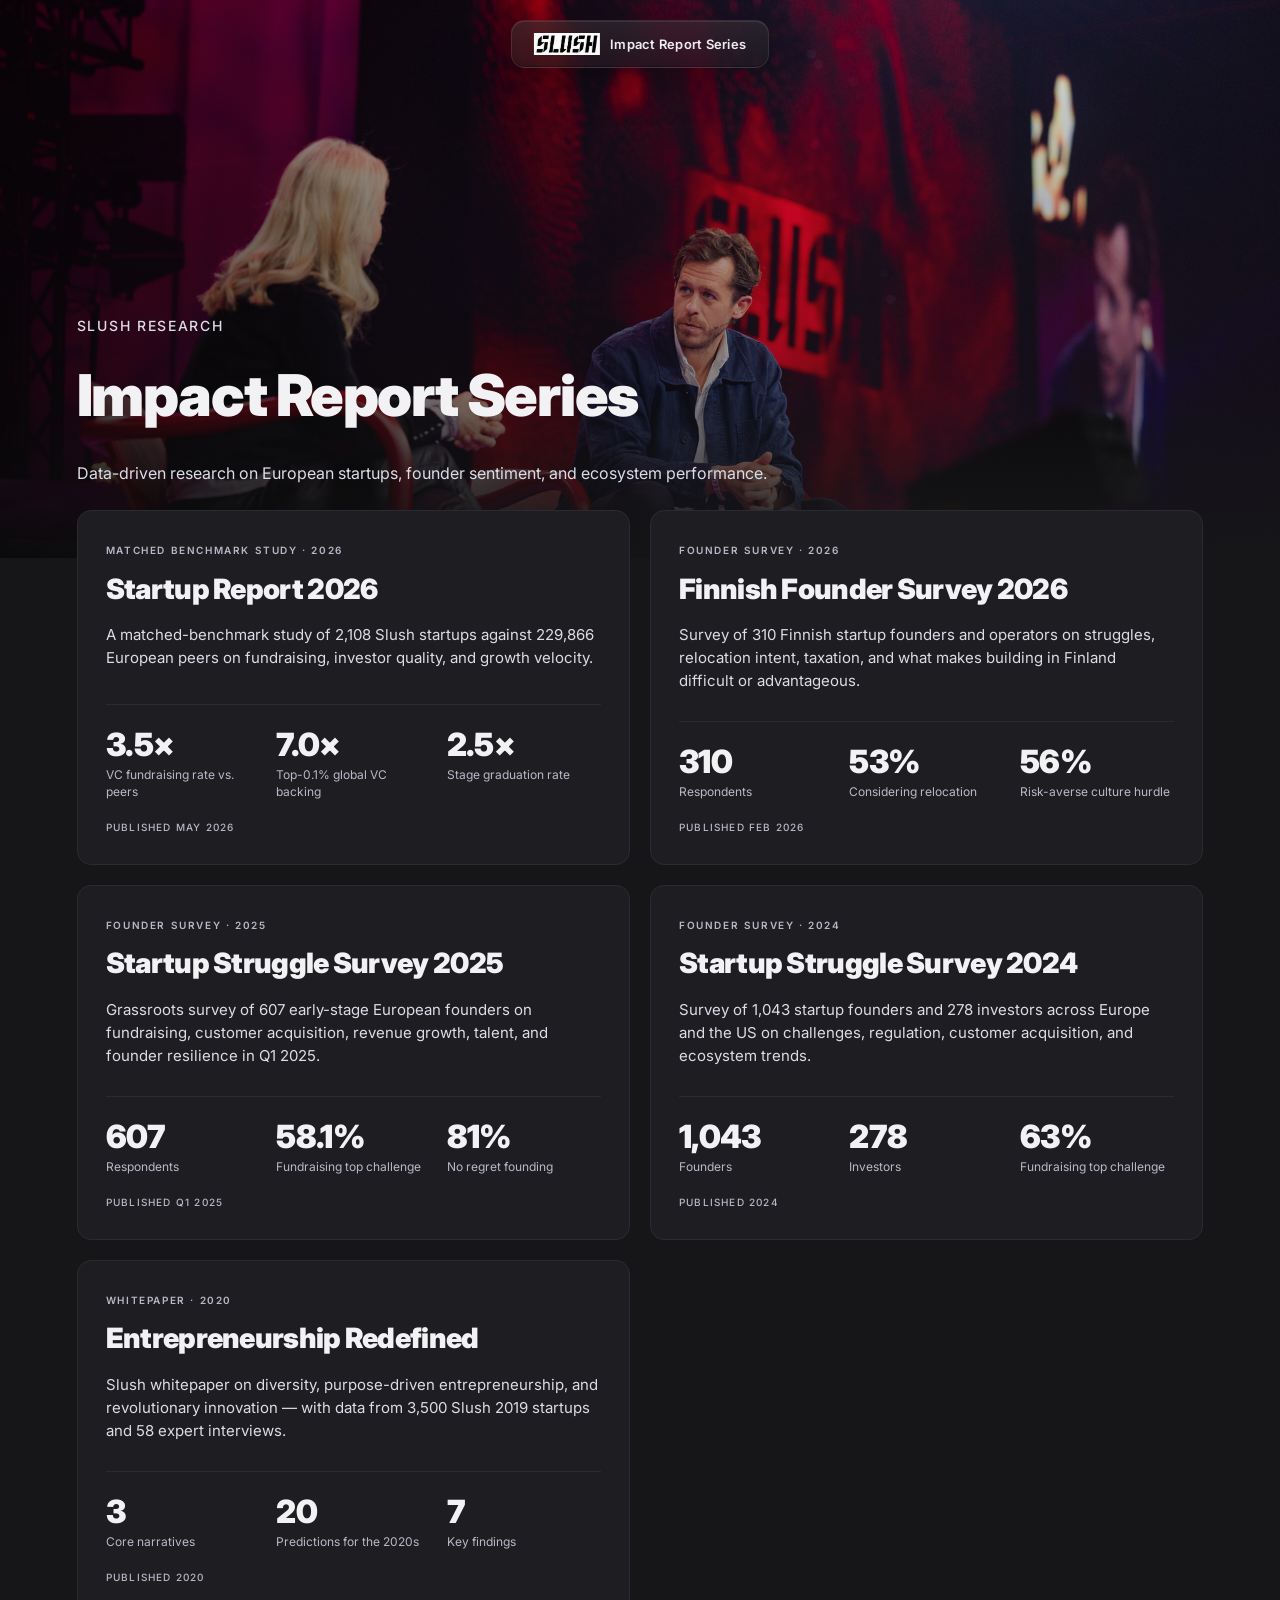
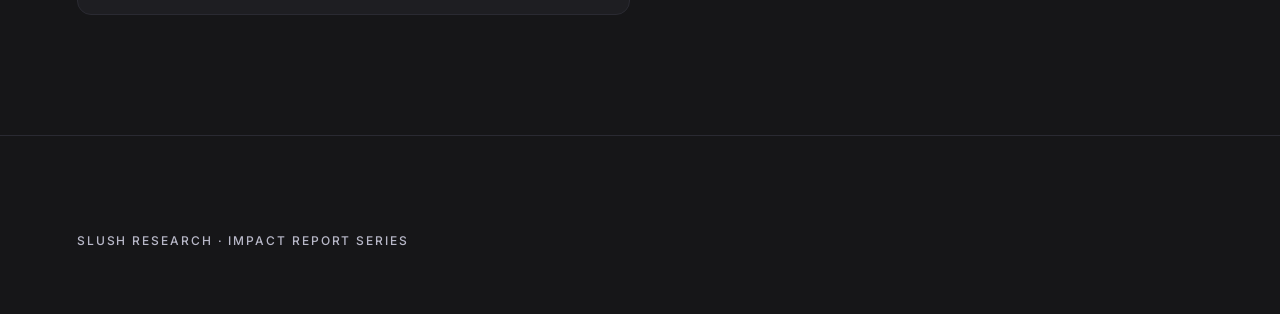
==== index.html @ e493883c "fix: update images" ====
<!DOCTYPE html>
<html lang="en">
<head>
  <meta charset="UTF-8">
  <meta name="viewport" content="width=device-width, initial-scale=1.0">
  <title>Slush Impact Report Series</title>
  <meta name="description" content="Slush Impact Report Series — research on European startups, founder surveys, and ecosystem benchmarks.">
  <link rel="apple-touch-icon" href="assets/slush-s-icon.jpeg" />
  <meta name="theme-color" content="#000000" />
  <link rel="icon" type="image/jpeg" href="assets/logo.jpeg" />
  <link rel="shortcut icon" type="image/jpeg" href="assets/logo.jpeg" />

  <link rel="preconnect" href="https://fonts.googleapis.com">
  <link rel="preconnect" href="https://fonts.gstatic.com" crossorigin>
  <link href="https://fonts.googleapis.com/css2?family=Inter:wght@400;500;700;900&display=swap" rel="stylesheet">

  <link rel="stylesheet" href="design-system/slush.css">
</head>

<body>

  <nav class="topnav" aria-label="Site navigation">
    <a class="topnav-brand" href="/" aria-label="Slush — Impact Report Series">
      <img class="topnav-logo" src="assets/slush-logo.png" alt="Slush">
      <span>Impact Report Series</span>
    </a>
  </nav>

  <section class="hero hero--compact" id="top" aria-labelledby="hero-title">
    <div class="hero-image hero-image--landing" role="img" aria-label="Slush hero visual"></div>
    <div class="hero-overlay"></div>
    <div class="hero-content">
      <div class="eyebrow">Slush Research</div>
      <h1 id="hero-title">Impact Report Series</h1>
      <div class="hero-meta">
        Data-driven research on European startups, founder sentiment, and ecosystem performance.
      </div>
    </div>
  </section>

  <section class="dashboard-section" aria-labelledby="reports-title">
    <div class="dashboard-inner">
      <h2 id="reports-title" class="visually-hidden">All reports</h2>
      <div class="report-grid">

        <a class="report-card" href="startup-report-2026.html">
          <div class="report-card-eyebrow">Matched benchmark study · 2026</div>
          <h3 class="report-card-title">Startup Report 2026</h3>
          <p class="report-card-desc">
            A matched-benchmark study of 2,108 Slush startups against 229,866 European peers on fundraising, investor quality, and growth velocity.
          </p>
          <div class="report-card-stats">
            <div>
              <div class="report-card-stat-num">3.5×</div>
              <div class="report-card-stat-label">VC fundraising rate vs. peers</div>
            </div>
            <div>
              <div class="report-card-stat-num">7.0×</div>
              <div class="report-card-stat-label">Top-0.1% global VC backing</div>
            </div>
            <div>
              <div class="report-card-stat-num">2.5×</div>
              <div class="report-card-stat-label">Stage graduation rate</div>
            </div>
          </div>
          <div class="report-card-meta">Published May 2026</div>
        </a>
        <a class="report-card" href="finnish-founder-survey-2026.html">
          <div class="report-card-eyebrow">Founder survey · 2026</div>
          <h3 class="report-card-title">Finnish Founder Survey 2026</h3>
          <p class="report-card-desc">
            Survey of 310 Finnish startup founders and operators on struggles, relocation intent, taxation, and what makes building in Finland difficult or advantageous.
          </p>
          <div class="report-card-stats">
            <div>
              <div class="report-card-stat-num">310</div>
              <div class="report-card-stat-label">Respondents</div>
            </div>
            <div>
              <div class="report-card-stat-num">53%</div>
              <div class="report-card-stat-label">Considering relocation</div>
            </div>
            <div>
              <div class="report-card-stat-num">56%</div>
              <div class="report-card-stat-label">Risk-averse culture hurdle</div>
            </div>
          </div>
          <div class="report-card-meta">Published Feb 2026</div>
        </a>

        <a class="report-card" href="startup-struggle-survey-2025.html">
          <div class="report-card-eyebrow">Founder survey · 2025</div>
          <h3 class="report-card-title">Startup Struggle Survey 2025</h3>
          <p class="report-card-desc">
            Grassroots survey of 607 early-stage European founders on fundraising, customer acquisition, revenue growth, talent, and founder resilience in Q1 2025.
          </p>
          <div class="report-card-stats">
            <div>
              <div class="report-card-stat-num">607</div>
              <div class="report-card-stat-label">Respondents</div>
            </div>
            <div>
              <div class="report-card-stat-num">58.1%</div>
              <div class="report-card-stat-label">Fundraising top challenge</div>
            </div>
            <div>
              <div class="report-card-stat-num">81%</div>
              <div class="report-card-stat-label">No regret founding</div>
            </div>
          </div>
          <div class="report-card-meta">Published Q1 2025</div>
        </a>

        <a class="report-card" href="startup-struggle-survey-2024.html">
          <div class="report-card-eyebrow">Founder survey · 2024</div>
          <h3 class="report-card-title">Startup Struggle Survey 2024</h3>
          <p class="report-card-desc">
            Survey of 1,043 startup founders and 278 investors across Europe and the US on challenges, regulation, customer acquisition, and ecosystem trends.
          </p>
          <div class="report-card-stats">
            <div>
              <div class="report-card-stat-num">1,043</div>
              <div class="report-card-stat-label">Founders</div>
            </div>
            <div>
              <div class="report-card-stat-num">278</div>
              <div class="report-card-stat-label">Investors</div>
            </div>
            <div>
              <div class="report-card-stat-num">63%</div>
              <div class="report-card-stat-label">Fundraising top challenge</div>
            </div>
          </div>
          <div class="report-card-meta">Published 2024</div>
        </a>
        
        <a class="report-card" href="entrepreneurship-redefined-2020.html">
          <div class="report-card-eyebrow">Whitepaper · 2020</div>
          <h3 class="report-card-title">Entrepreneurship Redefined</h3>
          <p class="report-card-desc">
            Slush whitepaper on diversity, purpose-driven entrepreneurship, and revolutionary innovation — with data from 3,500 Slush 2019 startups and 58 expert interviews.
          </p>
          <div class="report-card-stats">
            <div>
              <div class="report-card-stat-num">3</div>
              <div class="report-card-stat-label">Core narratives</div>
            </div>
            <div>
              <div class="report-card-stat-num">20</div>
              <div class="report-card-stat-label">Predictions for the 2020s</div>
            </div>
            <div>
              <div class="report-card-stat-num">7</div>
              <div class="report-card-stat-label">Key findings</div>
            </div>
          </div>
          <div class="report-card-meta">Published 2020</div>
        </a>
      </div>
    </div>
  </section>

  <footer>
    Slush Research · Impact Report Series
  </footer>

</body>
</html>
---- design-system/slush.css ----
/**
 * Slush Impact Report — design system bundle
 *
 * Usage in HTML:
 *   <link rel="stylesheet" href="design-system/slush.css">
 *
 * For a new page with only tokens + base:
 *   @import url('./tokens.css');
 *   @import url('./base.css');
 */
@import url('./tokens.css');
@import url('./base.css');
@import url('./components/hero.css');
@import url('./components/navigation.css');
@import url('./components/chapter.css');
@import url('./components/content.css');
@import url('./components/panels.css');
@import url('./components/charts.css');
@import url('./components/tables.css');
@import url('./components/graduation.css');
@import url('./components/footer.css');
@import url('./components/report-cards.css');
@import url('./components/survey.css');
@import url('./components/whitepaper.css');
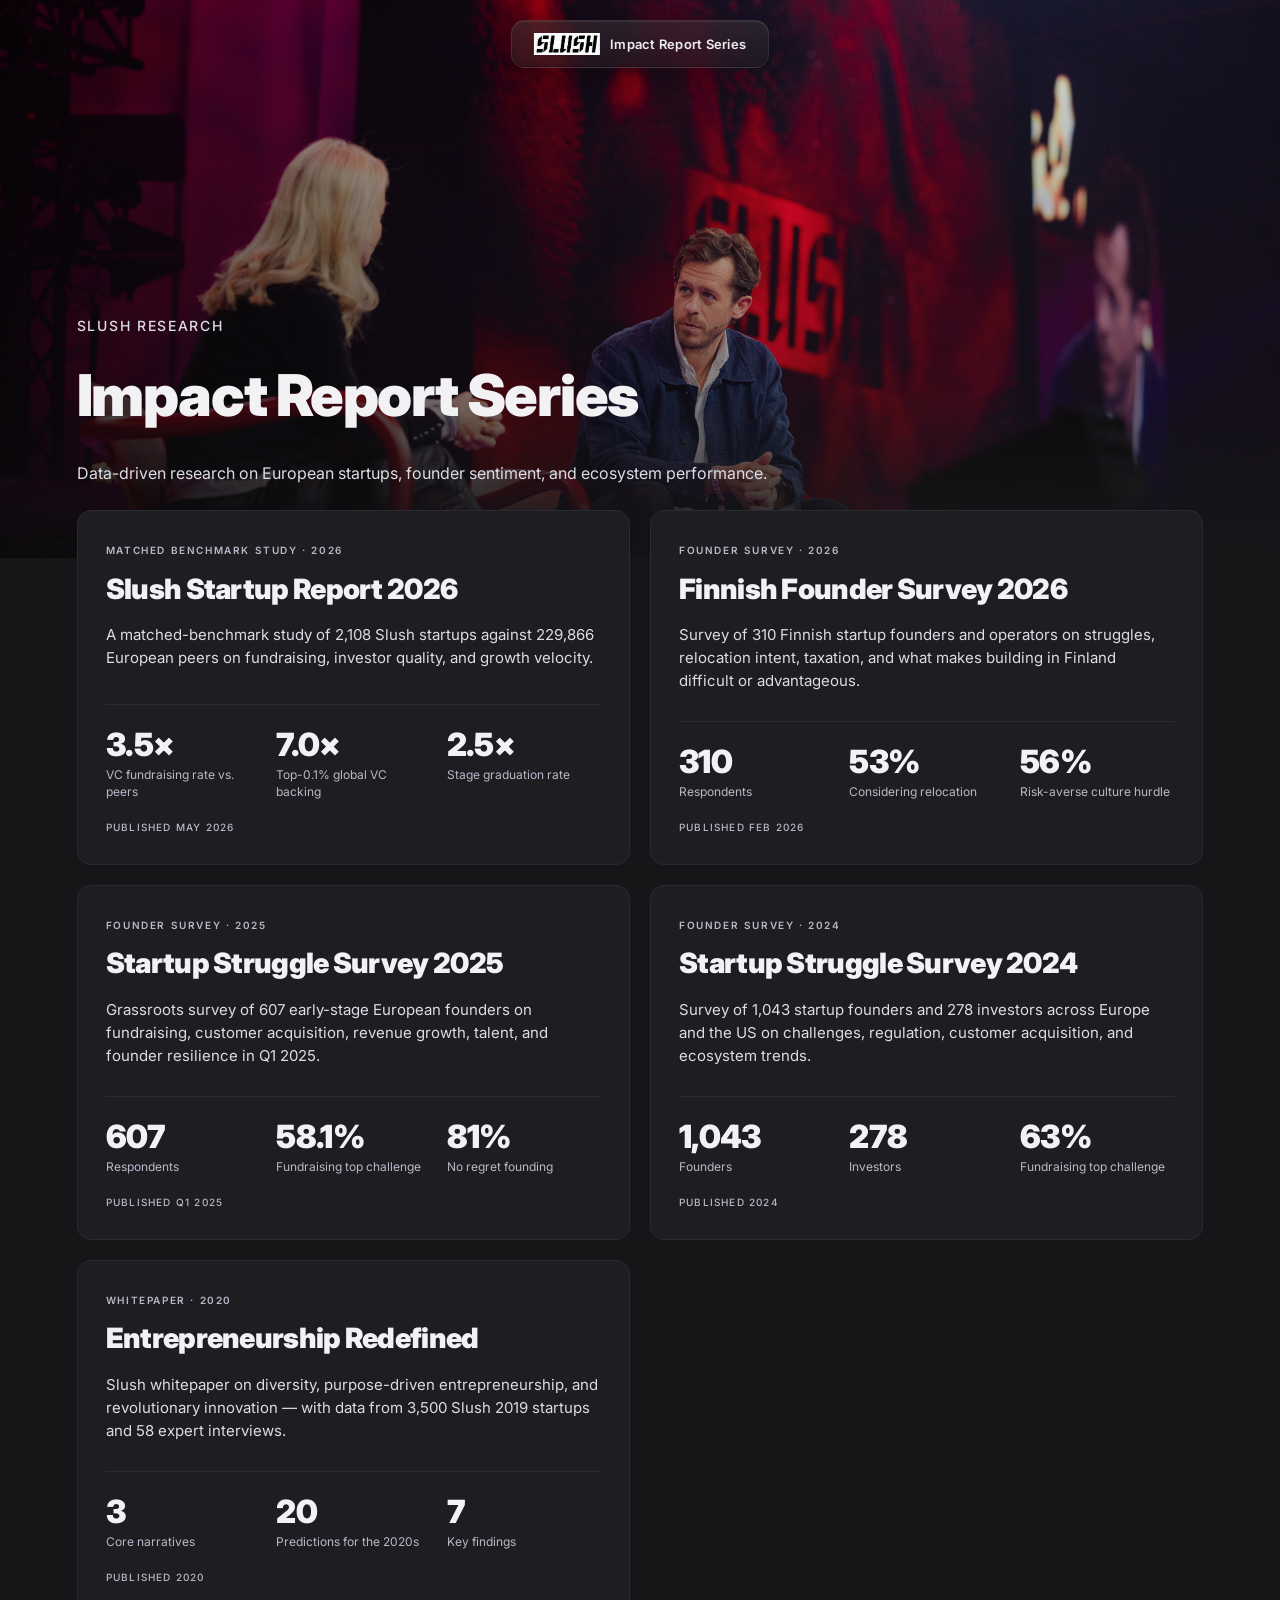
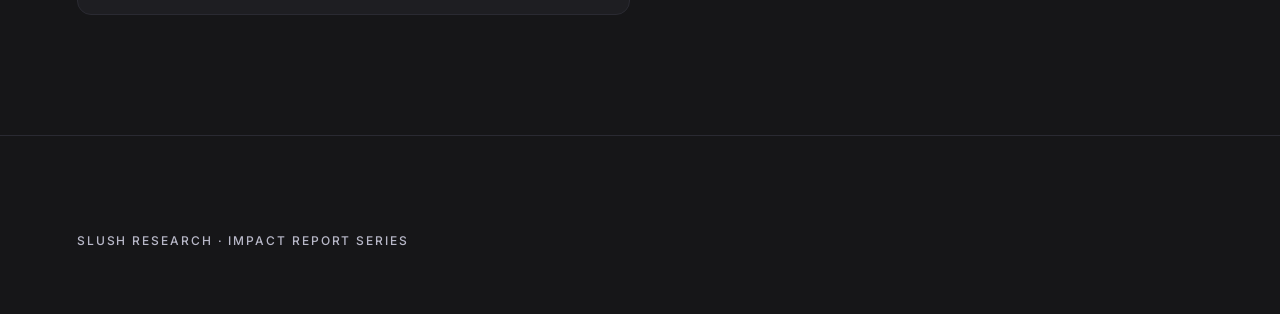
==== commit bead8ef3: "fix: update name" ====
--- a/index.html
+++ b/index.html
@@ -45,7 +45,7 @@
 
         <a class="report-card" href="startup-report-2026.html">
           <div class="report-card-eyebrow">Matched benchmark study · 2026</div>
-          <h3 class="report-card-title">Startup Report 2026</h3>
+          <h3 class="report-card-title">Slush Startup Report 2026</h3>
           <p class="report-card-desc">
             A matched-benchmark study of 2,108 Slush startups against 229,866 European peers on fundraising, investor quality, and growth velocity.
           </p>
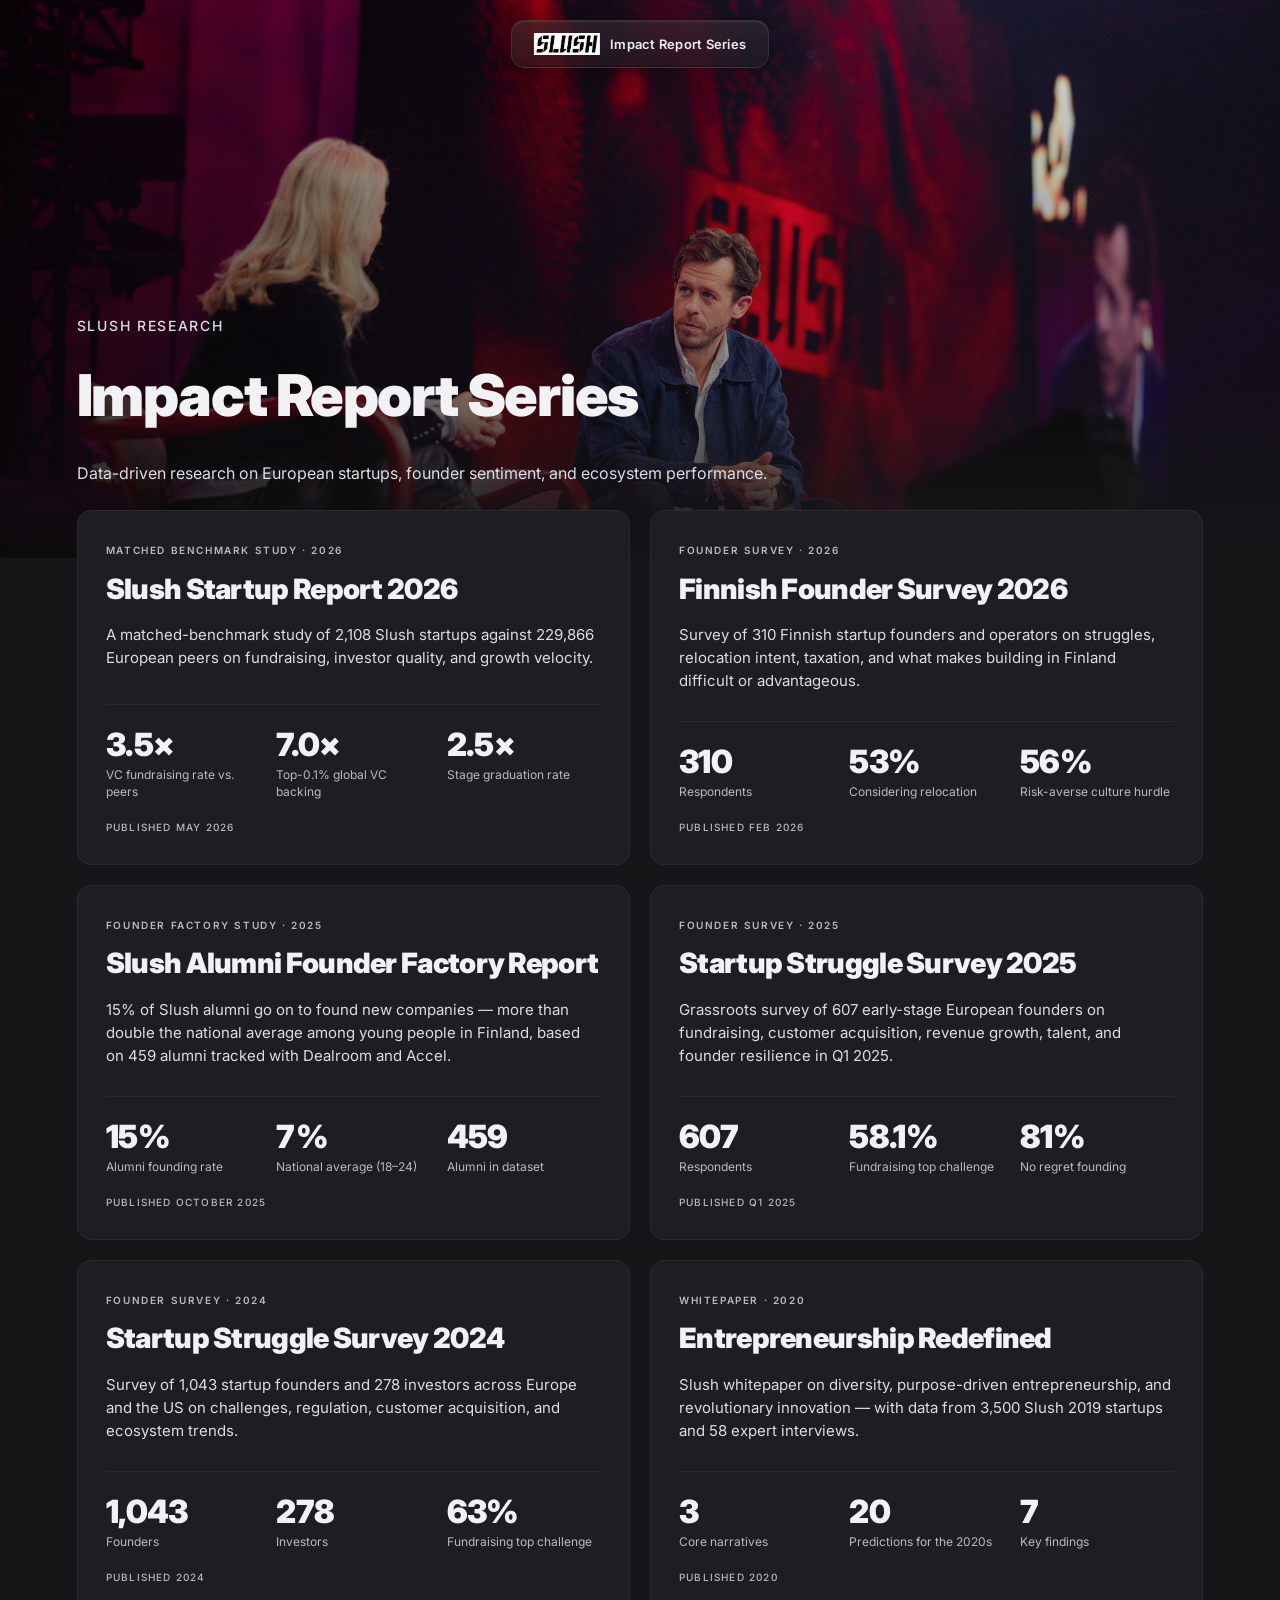
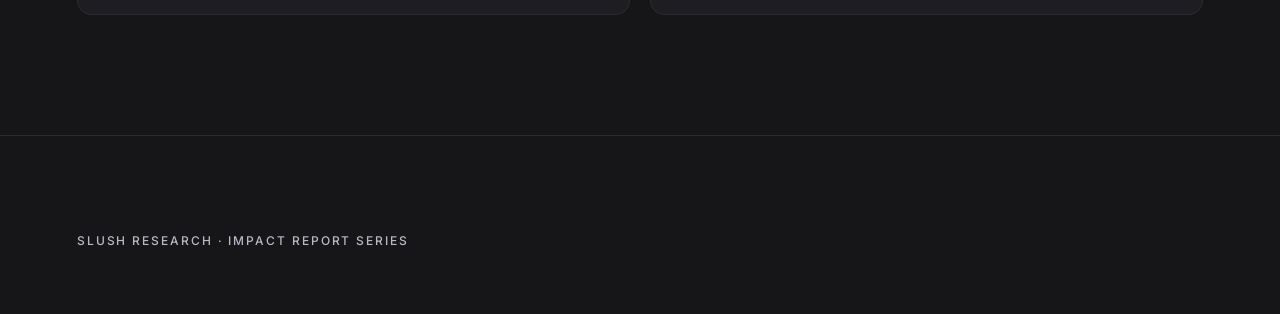
==== commit 98332ee7: "fix: new report" ====
--- a/index.html
+++ b/index.html
@@ -88,6 +88,29 @@
           <div class="report-card-meta">Published Feb 2026</div>
         </a>
 
+        <a class="report-card" href="slush-founder-factory-report-2025.html">
+          <div class="report-card-eyebrow">Founder factory study · 2025</div>
+          <h3 class="report-card-title">Slush Alumni Founder Factory Report</h3>
+          <p class="report-card-desc">
+            15% of Slush alumni go on to found new companies — more than double the national average among young people in Finland, based on 459 alumni tracked with Dealroom and Accel.
+          </p>
+          <div class="report-card-stats">
+            <div>
+              <div class="report-card-stat-num">15%</div>
+              <div class="report-card-stat-label">Alumni founding rate</div>
+            </div>
+            <div>
+              <div class="report-card-stat-num">7%</div>
+              <div class="report-card-stat-label">National average (18–24)</div>
+            </div>
+            <div>
+              <div class="report-card-stat-num">459</div>
+              <div class="report-card-stat-label">Alumni in dataset</div>
+            </div>
+          </div>
+          <div class="report-card-meta">Published October 2025</div>
+        </a>
+
         <a class="report-card" href="startup-struggle-survey-2025.html">
           <div class="report-card-eyebrow">Founder survey · 2025</div>
           <h3 class="report-card-title">Startup Struggle Survey 2025</h3>
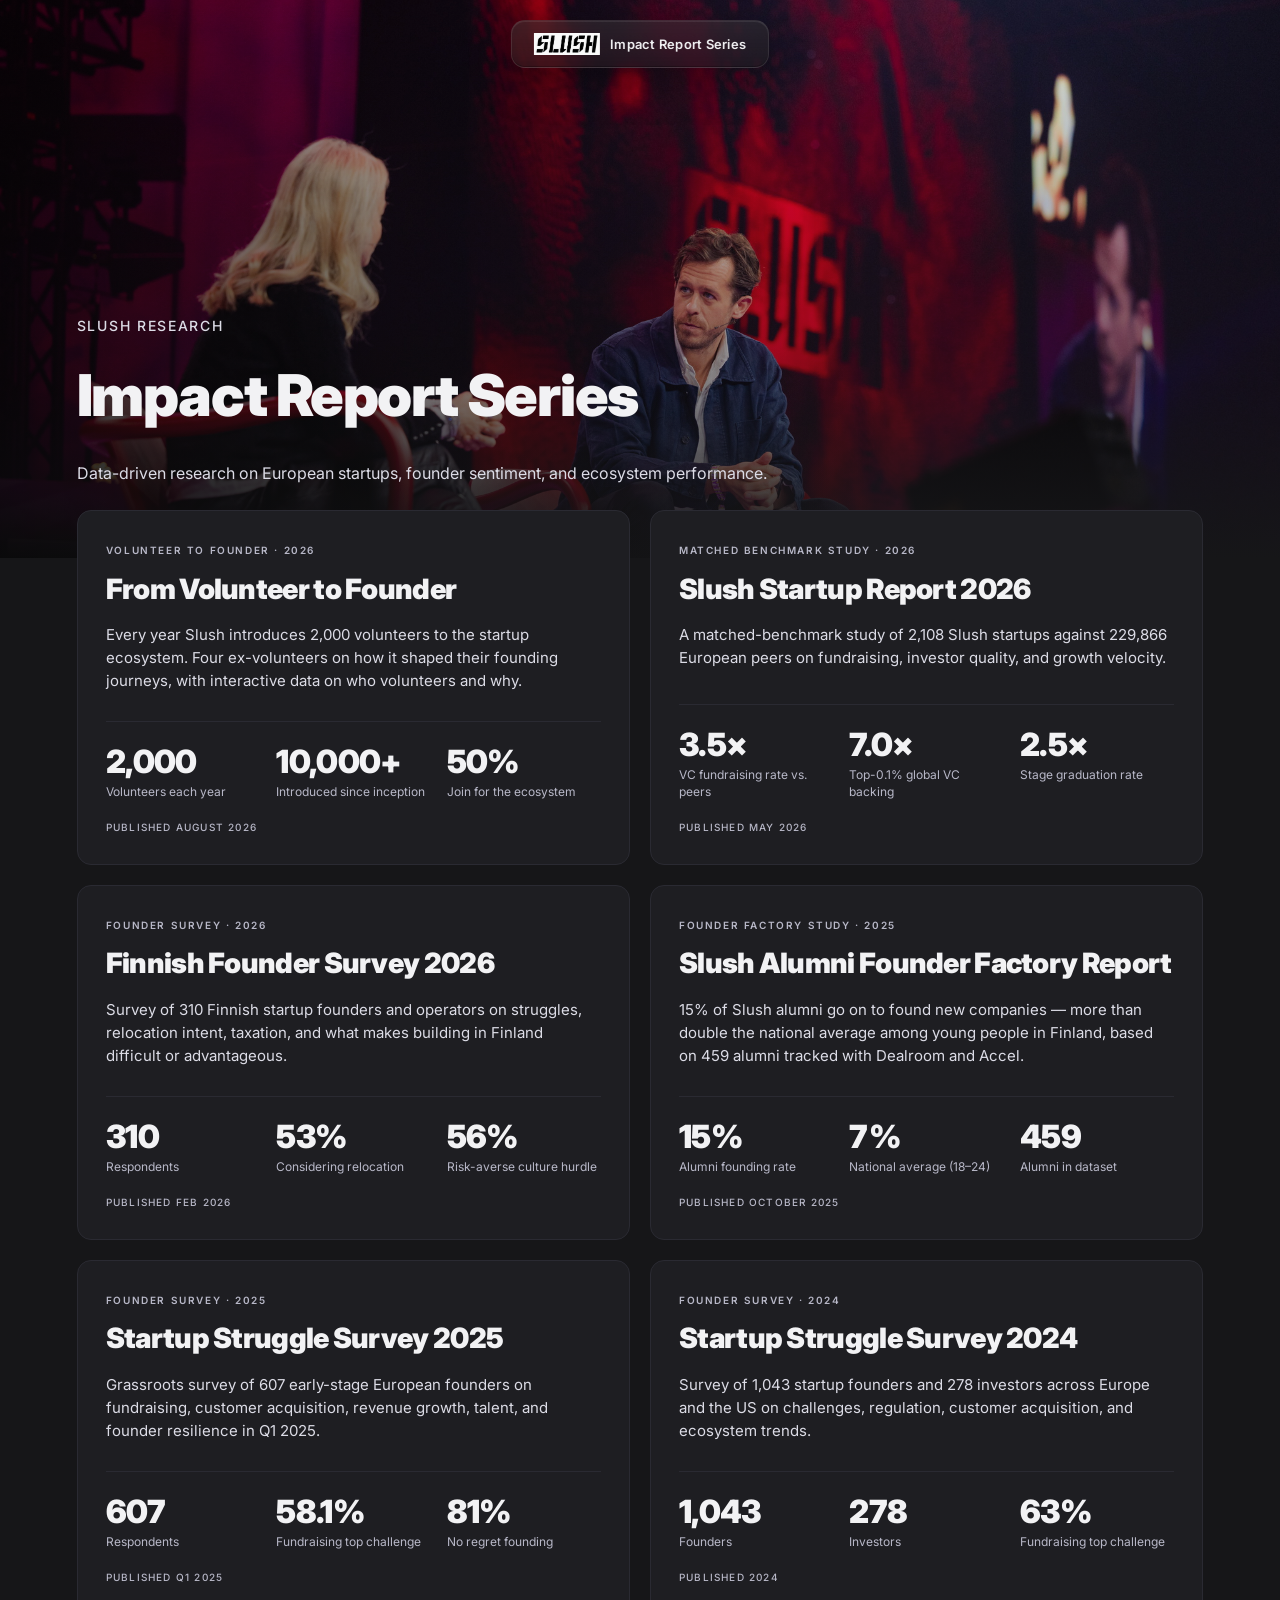
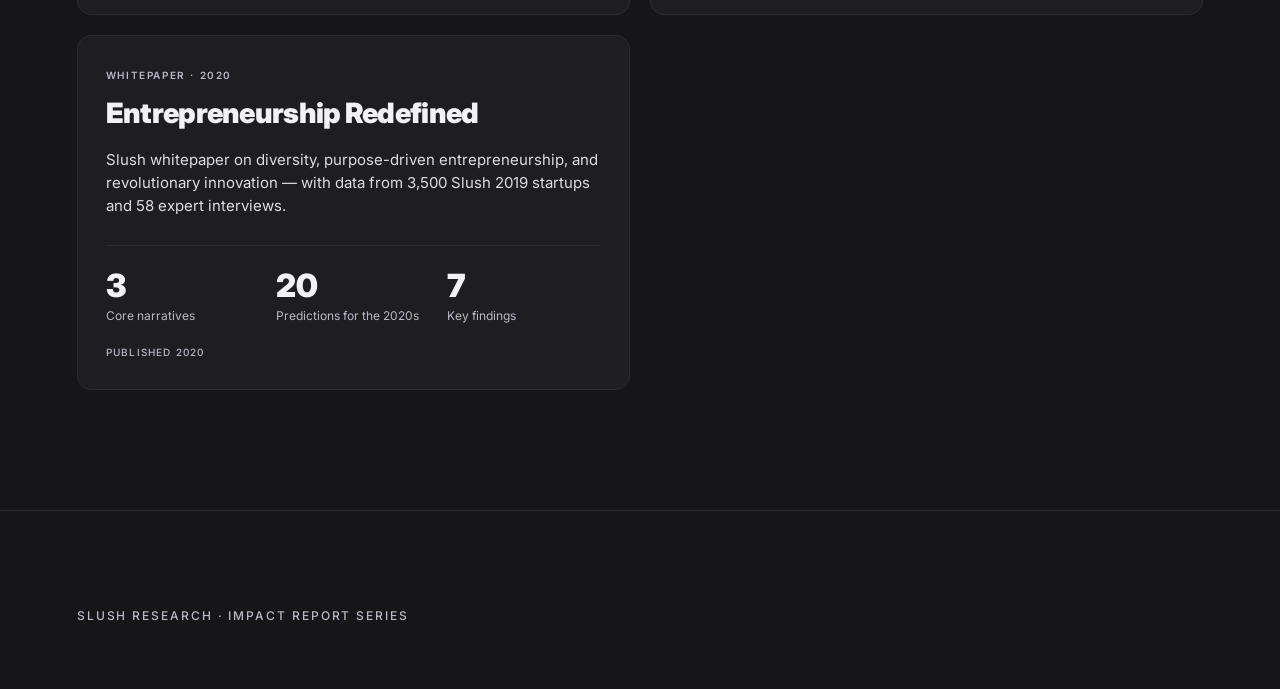
==== commit 4cc16d9c: "feat: volunteer report" ====
--- a/index.html
+++ b/index.html
@@ -43,6 +43,29 @@
       <h2 id="reports-title" class="visually-hidden">All reports</h2>
       <div class="report-grid">
 
+        <a class="report-card" href="slush-volunteer-report-2026.html">
+          <div class="report-card-eyebrow">Volunteer to founder · 2026</div>
+          <h3 class="report-card-title">From Volunteer to Founder</h3>
+          <p class="report-card-desc">
+            Every year Slush introduces 2,000 volunteers to the startup ecosystem. Four ex-volunteers on how it shaped their founding journeys, with interactive data on who volunteers and why.
+          </p>
+          <div class="report-card-stats">
+            <div>
+              <div class="report-card-stat-num">2,000</div>
+              <div class="report-card-stat-label">Volunteers each year</div>
+            </div>
+            <div>
+              <div class="report-card-stat-num">10,000+</div>
+              <div class="report-card-stat-label">Introduced since inception</div>
+            </div>
+            <div>
+              <div class="report-card-stat-num">50%</div>
+              <div class="report-card-stat-label">Join for the ecosystem</div>
+            </div>
+          </div>
+          <div class="report-card-meta">Published August 2026</div>
+        </a>
+
         <a class="report-card" href="startup-report-2026.html">
           <div class="report-card-eyebrow">Matched benchmark study · 2026</div>
           <h3 class="report-card-title">Slush Startup Report 2026</h3>
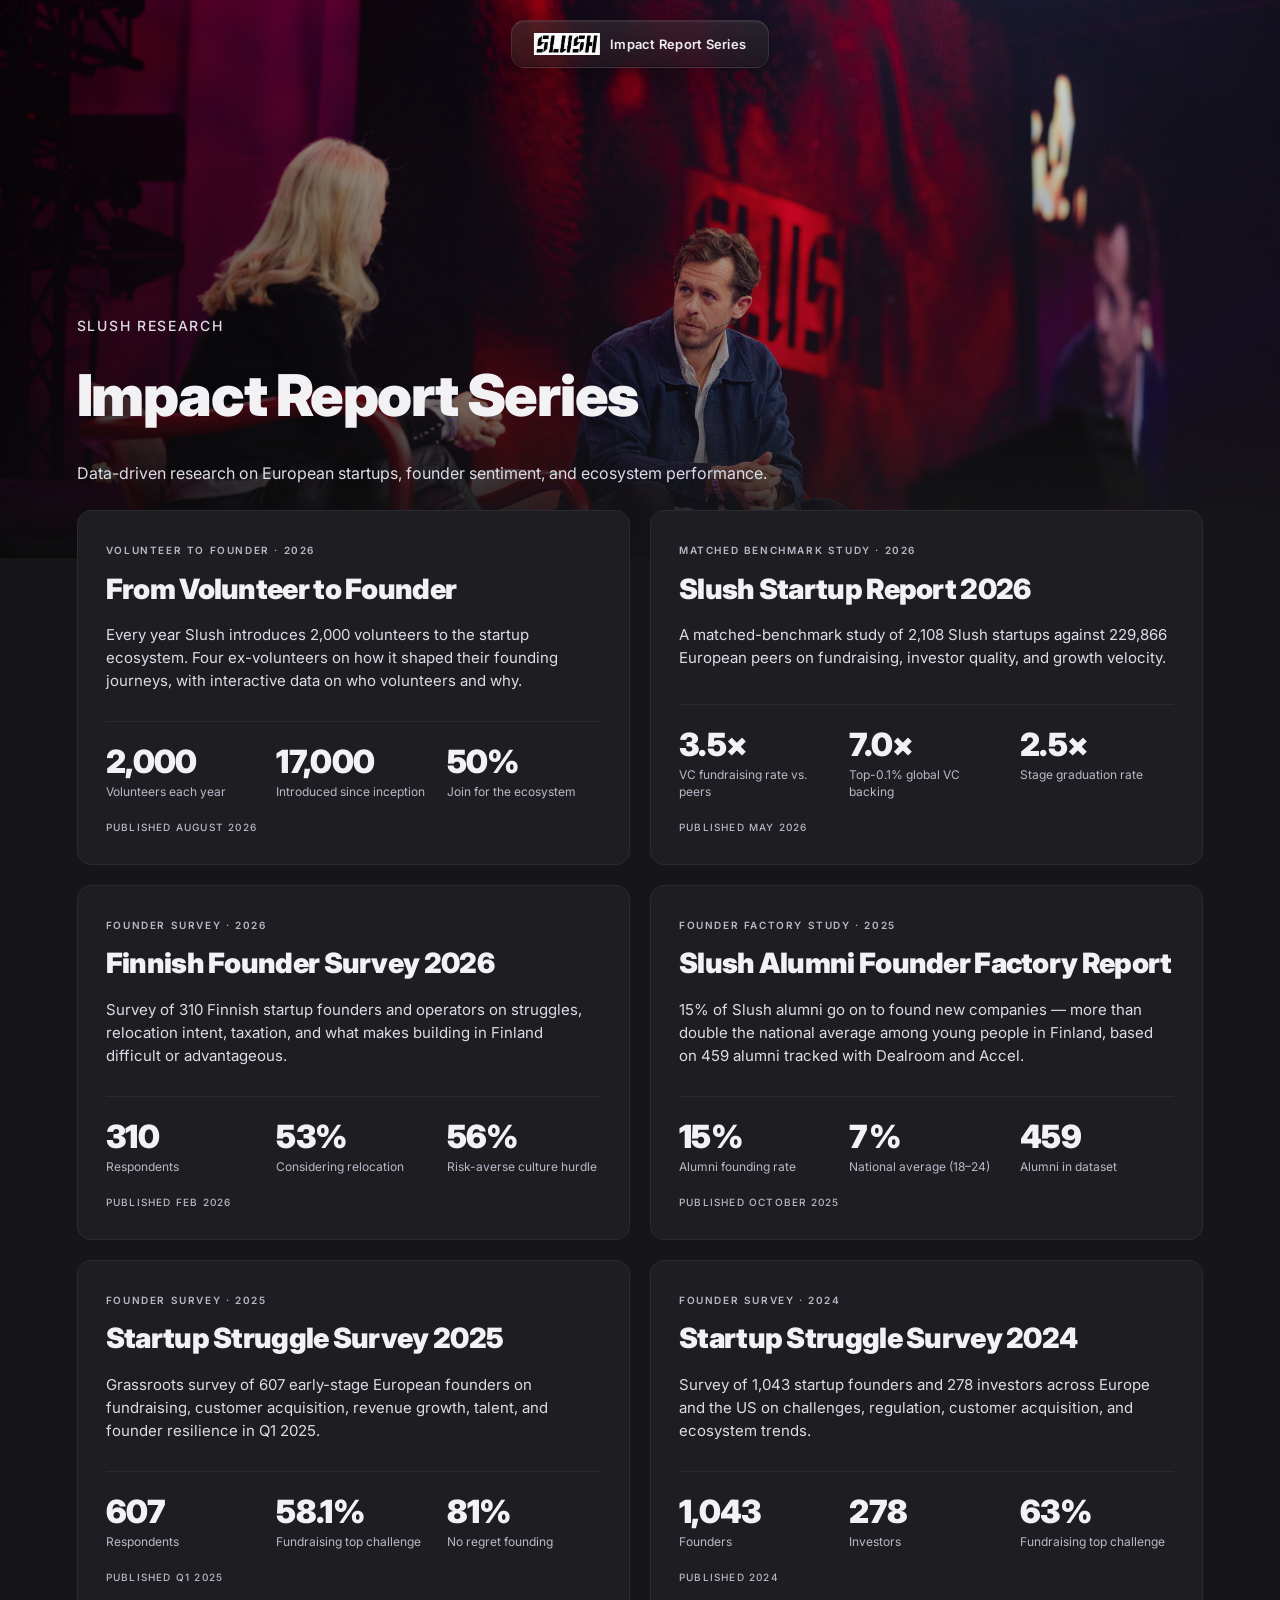
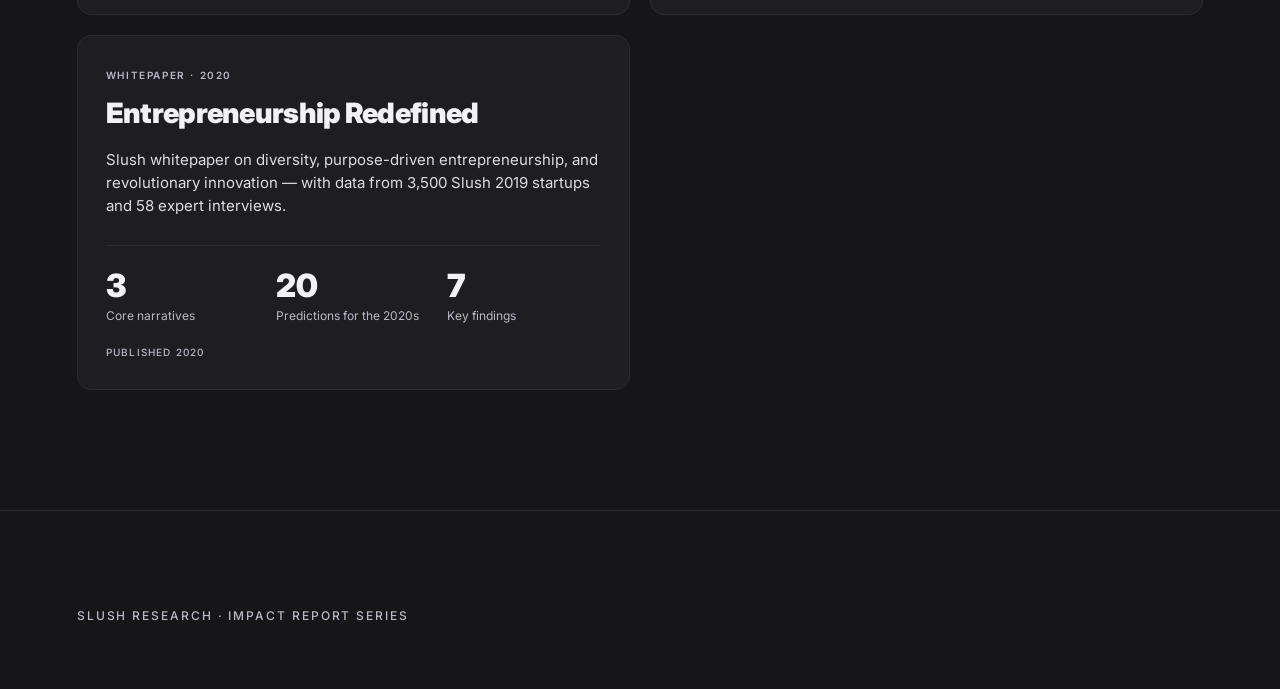
==== commit 481b8f9e: "fix: numbers" ====
--- a/index.html
+++ b/index.html
@@ -15,6 +15,7 @@
   <link href="https://fonts.googleapis.com/css2?family=Inter:wght@400;500;700;900&display=swap" rel="stylesheet">
 
   <link rel="stylesheet" href="design-system/slush.css">
+  <script src="design-system/nav.js" defer></script>
 </head>
 
 <body>
@@ -55,7 +56,7 @@
               <div class="report-card-stat-label">Volunteers each year</div>
             </div>
             <div>
-              <div class="report-card-stat-num">10,000+</div>
+              <div class="report-card-stat-num">17,000</div>
               <div class="report-card-stat-label">Introduced since inception</div>
             </div>
             <div>
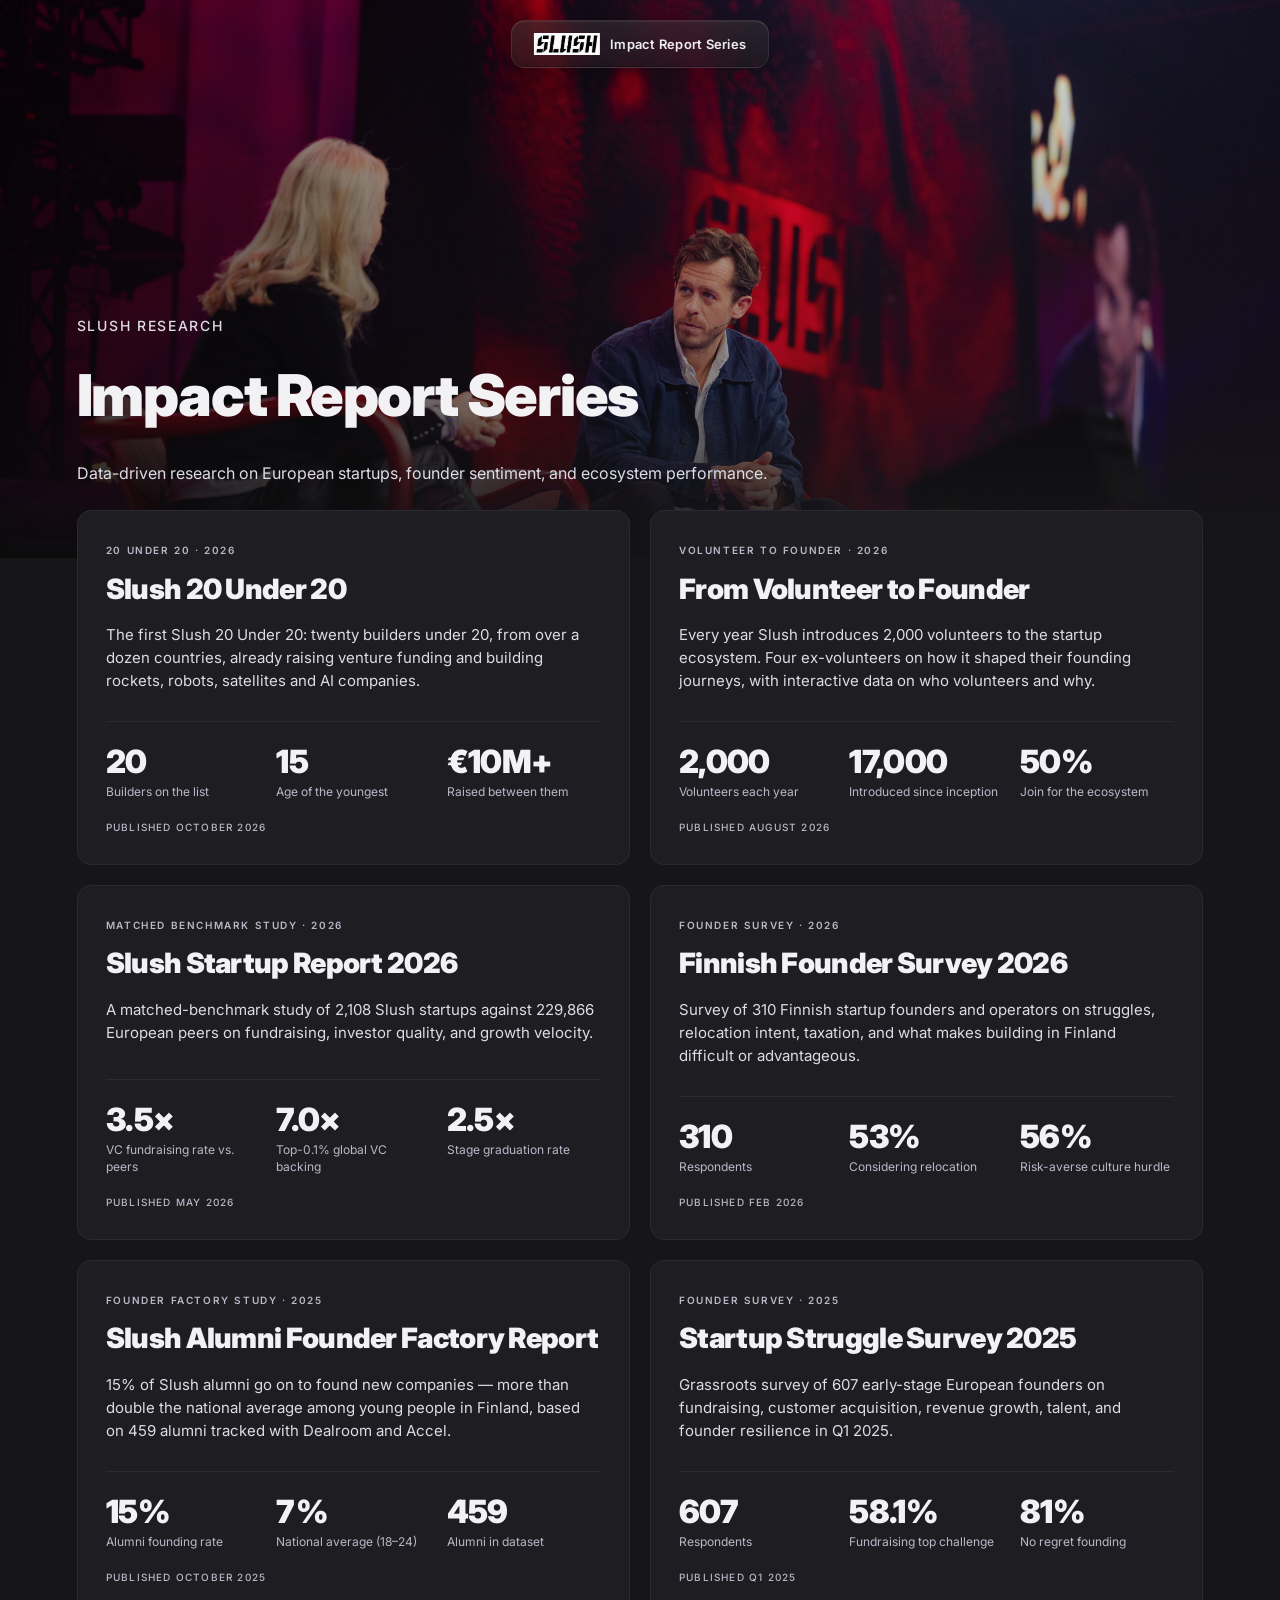
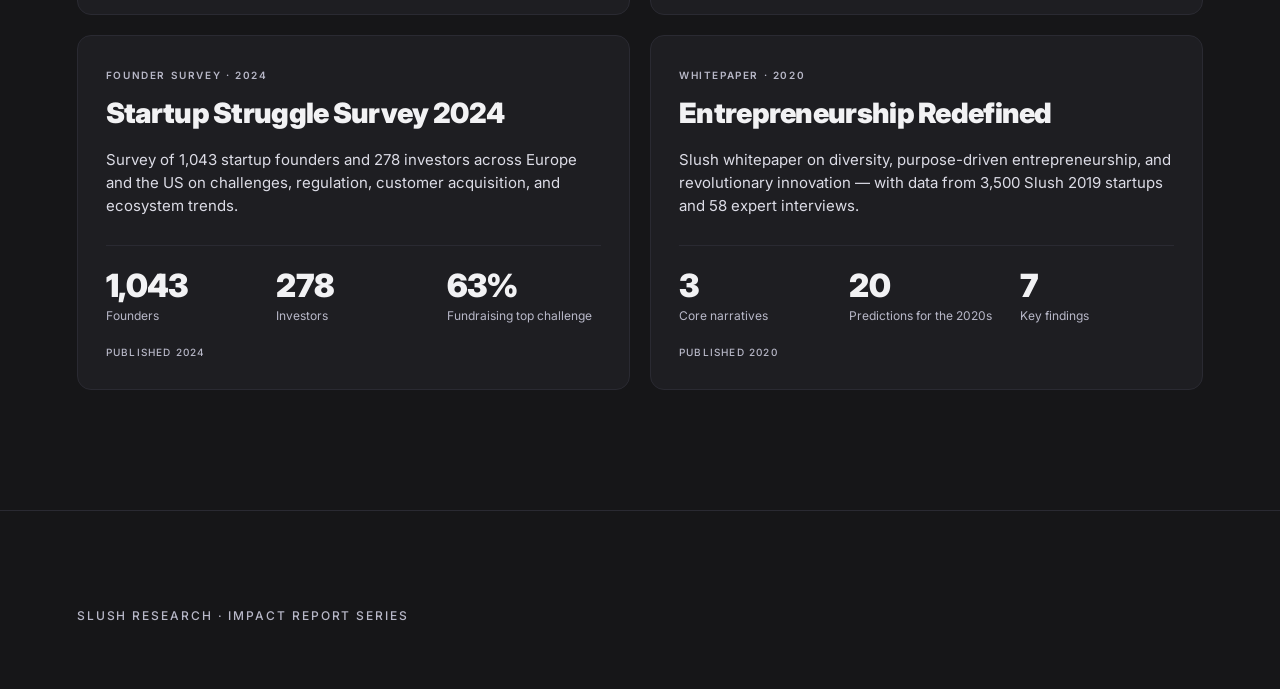
==== commit d0f23372: "feat: 20u20" ====
--- a/index.html
+++ b/index.html
@@ -44,6 +44,29 @@
       <h2 id="reports-title" class="visually-hidden">All reports</h2>
       <div class="report-grid">
 
+        <a class="report-card" href="slush-20u20-2026.html">
+          <div class="report-card-eyebrow">20 Under 20 · 2026</div>
+          <h3 class="report-card-title">Slush 20 Under 20</h3>
+          <p class="report-card-desc">
+            The first Slush 20 Under 20: twenty builders under 20, from over a dozen countries, already raising venture funding and building rockets, robots, satellites and AI companies.
+          </p>
+          <div class="report-card-stats">
+            <div>
+              <div class="report-card-stat-num">20</div>
+              <div class="report-card-stat-label">Builders on the list</div>
+            </div>
+            <div>
+              <div class="report-card-stat-num">15</div>
+              <div class="report-card-stat-label">Age of the youngest</div>
+            </div>
+            <div>
+              <div class="report-card-stat-num">€10M+</div>
+              <div class="report-card-stat-label">Raised between them</div>
+            </div>
+          </div>
+          <div class="report-card-meta">Published October 2026</div>
+        </a>
+
         <a class="report-card" href="slush-volunteer-report-2026.html">
           <div class="report-card-eyebrow">Volunteer to founder · 2026</div>
           <h3 class="report-card-title">From Volunteer to Founder</h3>
